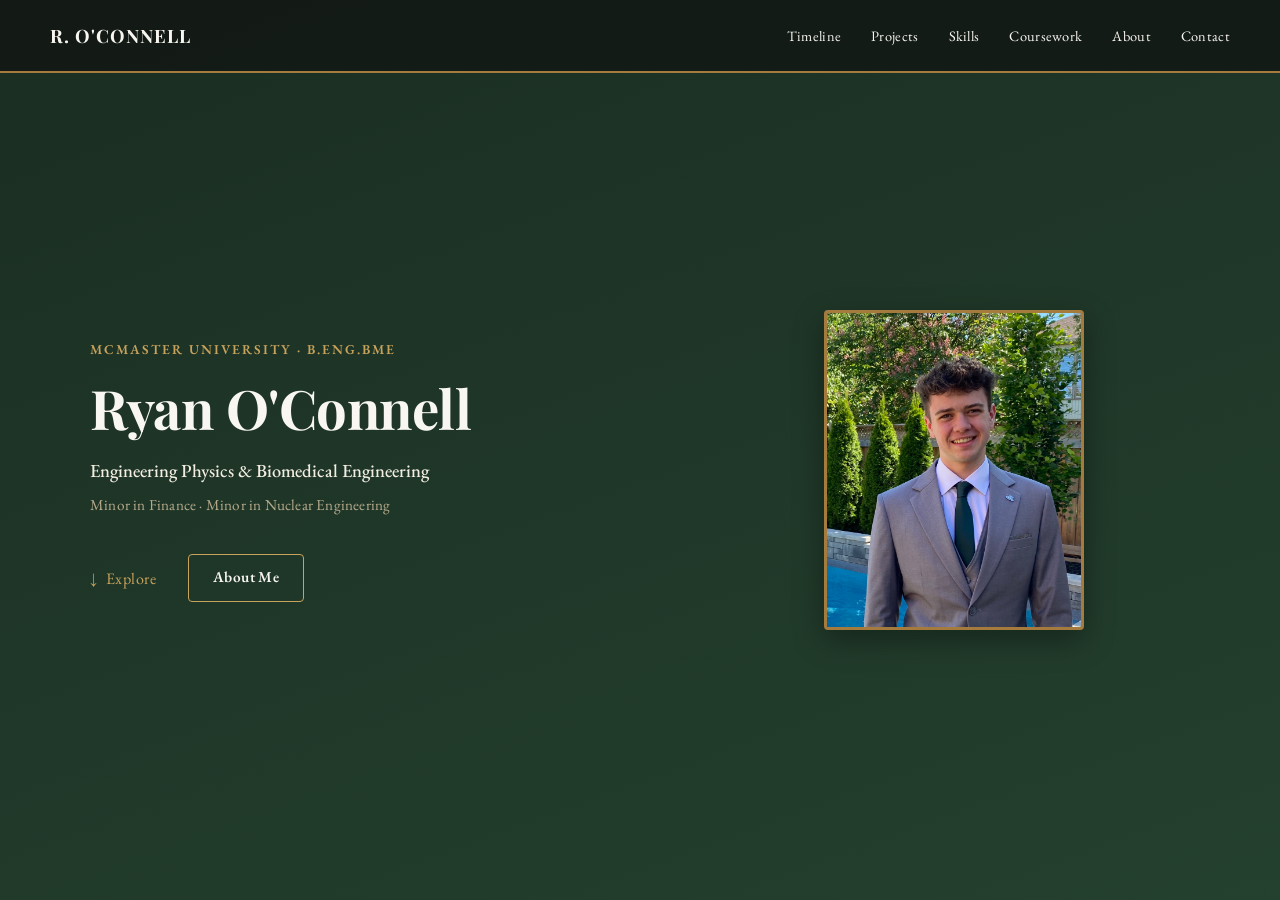
==== portfolio_v6_v4/index.html @ 0e7daa73 "Add files via upload" ====
<!DOCTYPE html>
<html lang="en">
<head>
<meta charset="UTF-8">
<meta name="viewport" content="width=device-width, initial-scale=1.0">
<title>Ryan O'Connell | Portfolio</title>
<link rel="stylesheet" href="style.css">
<link href="https://fonts.googleapis.com/css2?family=Playfair+Display:wght@600;700&family=EB+Garamond:wght@400;500;600&display=swap" rel="stylesheet">
</head>
<body class="landing">

<div class="scroll-container">

<nav class="navbar">
  <a href="index.html" class="logo">R. O'CONNELL</a>
  <ul class="nav-links">
    <li><a href="index.html#timeline">Timeline</a></li>
    <li><a href="index.html#projects">Projects</a></li>
    <li><a href="index.html#skills">Skills</a></li>
    <li><a href="index.html#coursework">Coursework</a></li>
    <li><a href="about.html">About</a></li>
    <li><a href="index.html#contact">Contact</a></li>
  </ul>
</nav>

<section id="hero" class="snap-section hero">
  <div class="hero-grid">
    <div class="hero-text">
      <p class="eyebrow">McMaster University &middot B.ENG.BME</p>
      <h1>Ryan O'Connell</h1>
      <p class="program-line">Engineering Physics &amp; Biomedical Engineering</p>
      <p class="minors-line">Minor in Finance &middot; Minor in Nuclear Engineering</p>
      <div class="hero-buttons">
        <a href="#timeline" class="scroll-cue"><span class="arrow">&#8595;</span> Explore</a>
        <a href="about.html" class="about-btn">About Me</a>
      </div>
    </div>
    <div class="hero-photo">
      <div class="photo-frame">
        <img src="assets/profile.jpg" alt="Ryan O'Connell" onerror="this.style.display='none'; this.parentElement.classList.add('empty')">
      </div>
    </div>
  </div>
</section>

<section id="timeline" class="snap-section timeline-section">
  <h2 class="section-heading">Timeline</h2>
  <p class="timeline-hint">Click a dot to see more detail.</p>
  <div class="timeline-horizontal">
    <div class="timeline-track">
      <div class="timeline-line"></div>
      <div class="timeline-item top" style="--delay: 0.0s">
        <button class="timeline-dot" aria-label="Referee"></button>
        <div class="timeline-body">
          <span class="timeline-date">2019</span>
          <h3>Referee</h3>
          <span class="timeline-org">Canada Soccer</span>
        </div>
        <div class="timeline-detail-box">
          <h4>Referee</h4>
          <span class="detail-org">Canada Soccer</span>
          <p>Officiated youth and competitive soccer matches, certified through Canada Soccer's referee program.</p>
        </div>
      </div>
      <div class="timeline-item bottom" style="--delay: 0.12s">
        <button class="timeline-dot" aria-label="Research Assistant"></button>
        <div class="timeline-body">
          <span class="timeline-date">Apr 2025 &ndash; Apr 2026</span>
          <h3>Research Assistant</h3>
          <span class="timeline-org">Immunology Lab, Dr. Derek Chu, McMaster University</span>
        </div>
        <div class="timeline-detail-box">
          <h4>Research Assistant</h4>
          <span class="detail-org">Immunology Lab, Dr. Derek Chu, McMaster University</span>
          <p>Extracted and analyzed variables from 1500+ patient records to support statistical analysis of oral food challenge outcomes; received the Evidence in Allergy scholarship.</p>
        </div>
      </div>
      <div class="timeline-item top" style="--delay: 0.24s">
        <button class="timeline-dot" aria-label="Research Student"></button>
        <div class="timeline-body">
          <span class="timeline-date">Oct 2025 &ndash; Jan 2026</span>
          <h3>Research Student</h3>
          <span class="timeline-org">Quantum Photonics &amp; Electro-optics, Bradley Research Group</span>
        </div>
        <div class="timeline-detail-box">
          <h4>Research Student</h4>
          <span class="detail-org">Quantum Photonics &amp; Electro-optics, Bradley Research Group</span>
          <p>Investigated nonlinear optical mechanisms in integrated photonic waveguide platforms and reviewed fabrication-ready chip layouts.</p>
        </div>
      </div>
      <div class="timeline-item bottom" style="--delay: 0.36s">
        <button class="timeline-dot" aria-label="Fuel Channel &amp; Reactor Component Design Engineer &ndash; Intern"></button>
        <div class="timeline-body">
          <span class="timeline-date">May 2026 &ndash; Aug 2026</span>
          <h3>Fuel Channel &amp; Reactor Component Design Engineer &ndash; Intern</h3>
          <span class="timeline-org">CANDU Energy Inc. &ndash; AtkinsR&eacute;alis</span>
        </div>
        <div class="timeline-detail-box">
          <h4>Fuel Channel &amp; Reactor Component Design Engineer &ndash; Intern</h4>
          <span class="detail-org">CANDU Energy Inc. &ndash; AtkinsR&eacute;alis</span>
          <p>Modelled reactor tools and assemblies in SolidWorks for a $3B nuclear refurbishment project in Romania; prepared component specification sheets and technical documentation.</p>
        </div>
      </div>
    </div>
  </div>
</section>

<section id="projects" class="snap-section projects-section">
  <h2 class="section-heading">Projects</h2>
  <div class="project-grid" id="project-grid"></div>
</section>

<section id="skills" class="snap-section skills-section">
  <h2 class="section-heading">Skills</h2>
  <div class="skills-grid">
    <div class="skills-col">
      <h3 class="subsection-heading">Programming &amp; Data</h3>
      <ul class="skills-list">
        <li>Python &middot; MATLAB &middot; Maple</li>
        <li>C / C++ / Java / Lua (familiar)</li>
        <li>Raspberry Pi &middot; Excel &middot; Microsoft Office</li>
      </ul>
    </div>
    <div class="skills-col">
      <h3 class="subsection-heading">Computational Modeling</h3>
      <ul class="skills-list">
        <li>COMSOL Multiphysics &middot; FlexPDE</li>
        <li>SolidWorks &middot; Autodesk Inventor</li>
        <li>NI Multisim &middot; Numerical ODE/PDE methods</li>
      </ul>
    </div>
    <div class="skills-col">
      <h3 class="subsection-heading">Lab &amp; Research</h3>
      <ul class="skills-list">
        <li>PCR/qPCR &middot; Gel Electrophoresis</li>
        <li>Dataset validation &middot; Statistical summarization</li>
        <li>Signal analysis &middot; Feedback control</li>
      </ul>
    </div>
  </div>
</section>

<section id="coursework" class="snap-section coursework-section">
  <h2 class="section-heading">Coursework</h2>
  <ul class="coursework-list">
    <li>Computational Mechanics (Statics &amp; Dynamics)</li><li>Quantum Mechanics</li><li>Multiphysics</li><li>Electromagnetism</li><li>Analog/Digital Circuits</li><li>Genetic Engineering</li><li>Economics</li>
  </ul>
</section>

<section id="contact" class="snap-section contact-section">
  <h2 class="section-heading">Contact</h2>
  <ul class="contact-list">
    <li>Email: <a href="mailto:oconner@mcmaster.ca">oconner@mcmaster.ca</a></li>
    <li>LinkedIn: <a href="https://www.linkedin.com/in/ryangoconnell" target="_blank">linkedin.com/in/ryangoconnell</a></li>
    <li>GitHub: <a href="https://github.com/RyanO14" target="_blank">github.com/RyanO14</a></li>
  </ul>
  <footer><p>&copy; 2026 Ryan O'Connell.</p></footer>
</section>

</div>

<script src="data/projects.js"></script>
<script src="script.js"></script>
</body>
</html>
---- portfolio_v6_v4/style.css ----
* { margin: 0; padding: 0; box-sizing: border-box; }

html, body {
  font-family: 'EB Garamond', Georgia, serif;
  color: #2b2118;
  background: #faf8f3;
  line-height: 1.7;
  scroll-behavior: smooth;
  position: relative;
}

/* Subtle paper-grain texture, applied site-wide for a tactile, editorial feel */
body::before {
  content: "";
  position: fixed;
  top: 0; left: 0;
  width: 100%; height: 100%;
  pointer-events: none;
  z-index: 9999;
  opacity: 0.05;
  mix-blend-mode: multiply;
  background-image: url("data:image/svg+xml,%3Csvg xmlns='http://www.w3.org/2000/svg' width='120' height='120'%3E%3Cfilter id='n'%3E%3CfeTurbulence type='fractalNoise' baseFrequency='0.9' numOctaves='2' stitchTiles='stitch'/%3E%3C/filter%3E%3Crect width='100%25' height='100%25' filter='url(%23n)'/%3E%3C/svg%3E");
}

/* Lock body scroll only on the landing page (index.html), which uses .scroll-container for snap scrolling */
body.landing {
  overflow: hidden;
  height: 100%;
}

h1, h2, h3, h4, .logo { font-family: 'Playfair Display', Georgia, serif; }

.scroll-container {
  height: 100vh;
  overflow-y: scroll;
  scroll-snap-type: y proximity;
  scrollbar-width: none;
  -webkit-overflow-scrolling: touch;
}
.scroll-container::-webkit-scrollbar {
  display: none;
}

.snap-section {
  scroll-snap-align: start;
  scroll-snap-stop: always;
  min-height: 100vh;
  display: flex;
  flex-direction: column;
  justify-content: center;
  padding: 100px 60px 60px;
  will-change: transform;
}

.navbar {
  position: fixed;
  top: 0; left: 0; right: 0;
  display: flex;
  justify-content: space-between;
  align-items: center;
  padding: 20px 50px;
  background: rgba(20, 26, 22, 0.94);
  color: #faf8f3;
  z-index: 100;
  border-bottom: 2px solid #a67c3d;
}

.navbar .logo {
  font-weight: 700;
  font-size: 1.15rem;
  letter-spacing: 1px;
  color: #faf8f3;
  text-decoration: none;
}
.navbar .logo:hover { color: #c9a45c; }

.nav-links { list-style: none; display: flex; gap: 30px; }
.nav-links a {
  color: #faf8f3;
  text-decoration: none;
  font-size: 0.9rem;
  letter-spacing: 0.3px;
  font-family: 'EB Garamond', Georgia, serif;
}
.nav-links a:hover { color: #c9a45c; }

.section-heading {
  font-size: 2rem;
  font-weight: 700;
  color: #14261d;
  border-bottom: 3px solid #a67c3d;
  display: inline-block;
  padding-bottom: 8px;
  margin-bottom: 40px;
}

.subsection-heading {
  font-family: 'Playfair Display', Georgia, serif;
  font-size: 1.15rem;
  color: #14261d;
  margin-bottom: 14px;
  letter-spacing: 0.3px;
}

/* Hero */
.hero {
  background: linear-gradient(160deg, #1a2e22 0%, #24402e 100%);
  color: #faf8f3;
  align-items: center;
  justify-content: center;
}

.hero-grid {
  display: grid;
  grid-template-columns: 1.2fr 1fr;
  align-items: center;
  gap: 60px;
  max-width: 1100px;
  width: 100%;
}

.hero-text { text-align: left; }

.eyebrow {
  letter-spacing: 2px;
  text-transform: uppercase;
  font-size: 0.85rem;
  color: #c9a45c;
  margin-bottom: 16px;
  font-weight: 600;
}

.hero-text h1 { font-size: clamp(2.4rem, 5vw, 3.4rem); margin-bottom: 16px; line-height: 1.15; letter-spacing: -0.5px; }
.program-line {
  font-size: 1.15rem;
  color: #f4efe3;
  margin-bottom: 6px;
  max-width: 480px;
  font-weight: 500;
}

.minors-line {
  font-size: 0.95rem;
  color: #b9ac8d;
  margin-bottom: 36px;
  max-width: 480px;
  letter-spacing: 0.2px;
}

.hero-buttons { display: flex; align-items: center; gap: 32px; flex-wrap: wrap; }

.scroll-cue {
  color: #c9a45c;
  font-size: 1rem;
  text-decoration: none;
  letter-spacing: 0.5px;
  display: inline-flex;
  align-items: center;
  gap: 8px;
}
.scroll-cue .arrow {
  display: inline-block;
  animation: bounce 1.8s ease-in-out infinite;
}
@keyframes bounce {
  0%, 100% { transform: translateY(0); }
  50% { transform: translateY(6px); }
}

.about-btn {
  color: #faf8f3;
  border: 1.5px solid #c9a45c;
  padding: 10px 24px;
  border-radius: 4px;
  text-decoration: none;
  font-size: 0.95rem;
  font-weight: 600;
  letter-spacing: 0.4px;
  transition: background 0.2s, color 0.2s, transform 0.15s;
}
.about-btn:hover { background: #c9a45c; color: #14261d; transform: translateY(-1px); }

.hero-photo { display: flex; justify-content: center; }
.photo-frame {
  position: relative;
  width: 260px; height: 320px;
  border: 3px solid #a67c3d;
  border-radius: 4px;
  overflow: hidden;
  background: #24402e;
  display: flex; align-items: center; justify-content: center;
  box-shadow: 0 10px 30px rgba(0,0,0,0.35);
  transition: transform 0.4s ease;
}

.hero-photo:hover .photo-frame {
  transform: translateY(-4px) rotate(-0.6deg);
}
.photo-frame img { width: 100%; height: 100%; object-fit: cover; }
.photo-frame.empty::after {
  content: "Add your photo here\A(assets/profile.jpg)";
  white-space: pre;
  color: #d8cfb8;
  font-size: 0.85rem;
  text-align: center;
  padding: 20px;
}

/* Timeline */
.timeline-section { background: #f1ecdf; overflow: hidden; }

.timeline-hint {
  font-size: 0.85rem;
  color: #8a7f68;
  margin-bottom: 24px;
  margin-top: -16px;
  font-style: italic;
}

.timeline-horizontal { overflow: visible; padding: 20px 10px 40px; width: 100%; }

.timeline-track {
  position: relative;
  display: flex;
  width: 100%;
  align-items: center;
  height: 300px;
  padding: 0 20px;
}

.timeline-line {
  position: absolute;
  top: 50%;
  left: 0; right: 0;
  height: 2px;
  background: linear-gradient(90deg, transparent, #a67c3d 8%, #a67c3d 92%, transparent);
  transform: translateY(-1px);
}

.timeline-item {
  position: relative;
  flex: 1;
  display: flex;
  flex-direction: column;
  align-items: center;
  height: 100%;
  opacity: 0;
  animation: timelineIn 0.7s ease-out forwards;
  animation-delay: var(--delay);
}

@keyframes timelineIn {
  from { opacity: 0; transform: translateY(14px); }
  to { opacity: 1; transform: translateY(0); }
}

.timeline-item.top { justify-content: flex-start; }
.timeline-item.bottom { justify-content: flex-end; }

.timeline-dot {
  position: absolute;
  top: 50%;
  left: 50%;
  width: 16px; height: 16px;
  background: #7a1f2b;
  border: 3px solid #f1ecdf;
  border-radius: 50%;
  transform: translate(-50%, -50%);
  box-shadow: 0 0 0 3px rgba(166,124,61,0.35);
  z-index: 3;
  transition: box-shadow 0.3s, transform 0.2s;
  cursor: pointer;
  padding: 0;
}

.timeline-item:hover .timeline-dot,
.timeline-item.active .timeline-dot {
  box-shadow: 0 0 0 7px rgba(166,124,61,0.5);
  transform: translate(-50%, -50%) scale(1.1);
}

.timeline-body {
  max-width: 190px;
  text-align: center;
  padding: 0 10px;
  pointer-events: none;
}

.timeline-item.top .timeline-body { margin-bottom: 8px; }
.timeline-item.bottom .timeline-body { margin-top: 8px; }

.timeline-date {
  display: block;
  font-weight: 600;
  color: #7a1f2b;
  font-size: 0.78rem;
  letter-spacing: 0.4px;
  margin-bottom: 6px;
  text-transform: uppercase;
}

.timeline-body h3 {
  font-size: 0.95rem;
  color: #14261d;
  line-height: 1.3;
  margin-bottom: 4px;
}

.timeline-org {
  display: block;
  font-size: 0.78rem;
  color: #4a4234;
  font-style: italic;
  line-height: 1.3;
}

/* Detail box that appears on click/hover */
.timeline-detail-box {
  position: absolute;
  left: 50%;
  transform: translateX(-50%) translateY(8px) scale(0.97);
  width: 240px;
  background: #ffffff;
  border: 1px solid #d9cdae;
  border-top: 3px solid #a67c3d;
  border-radius: 6px;
  padding: 18px 20px;
  box-shadow: 0 10px 28px rgba(20,38,29,0.16);
  opacity: 0;
  visibility: hidden;
  transition: opacity 0.22s ease, transform 0.22s ease;
  transform-origin: center bottom;
  z-index: 10;
  text-align: left;
}

/* Connector line linking the box back to its dot */
.timeline-detail-box::before {
  content: "";
  position: absolute;
  left: 50%;
  width: 1px;
  background: #a67c3d;
  transform: translateX(-50%);
}

.timeline-item.top .timeline-detail-box { top: calc(50% + 86px); transform-origin: center top; }
.timeline-item.top .timeline-detail-box::before { top: -28px; height: 28px; }
.timeline-item.bottom .timeline-detail-box { bottom: calc(50% + 86px); transform-origin: center bottom; }
.timeline-item.bottom .timeline-detail-box::before { bottom: -28px; height: 28px; }

.timeline-item:hover .timeline-detail-box,
.timeline-item.active .timeline-detail-box {
  opacity: 1;
  visibility: visible;
  transform: translateX(-50%) translateY(0) scale(1);
}

.timeline-detail-box h4 {
  font-size: 1rem;
  color: #14261d;
  margin-bottom: 4px;
}

.detail-org {
  display: block;
  font-size: 0.8rem;
  color: #7a1f2b;
  font-weight: 600;
  margin-bottom: 8px;
}

.timeline-detail-box p {
  font-size: 0.85rem;
  color: #4a4234;
  line-height: 1.5;
}

/* Projects */
.projects-section { background: #faf8f3; }
.project-grid {
  display: grid;
  grid-template-columns: repeat(auto-fit, minmax(260px, 1fr));
  gap: 26px;
}
.project-card {
  background: #faf8f3;
  border: 1px solid #d9cdae;
  border-left: 4px solid #a67c3d;
  border-radius: 4px;
  padding: 26px;
  text-decoration: none;
  color: inherit;
  display: block;
  transition: transform 0.15s, box-shadow 0.15s;
}
.project-card:hover { transform: translateY(-4px); box-shadow: 0 8px 22px rgba(0,0,0,0.1); }
.project-card h3 { color: #14261d; margin-bottom: 10px; font-size: 1.08rem; }
.project-card p { color: #4a4234; font-size: 0.93rem; margin-bottom: 14px; }
.learn-more { color: #7a1f2b; font-weight: 600; font-size: 0.85rem; font-family: 'EB Garamond', Georgia, serif; }

/* Skills */
.skills-section { background: #f1ecdf; }
.skills-grid {
  display: grid;
  grid-template-columns: repeat(auto-fit, minmax(220px, 1fr));
  gap: 40px;
}
.skills-list { list-style: none; }
.skills-list li {
  padding: 10px 0;
  border-bottom: 1px solid #d9cdae;
  font-size: 0.98rem;
}

/* Coursework */
.coursework-section { background: #faf8f3; }

.coursework-list {
  display: grid;
  grid-template-columns: repeat(auto-fit, minmax(220px, 1fr));
  gap: 14px 32px;
  list-style: none;
  max-width: 760px;
}

.coursework-list li {
  position: relative;
  padding-left: 20px;
  font-size: 0.98rem;
  color: #2b2118;
}

.coursework-list li::before {
  content: "";
  position: absolute;
  left: 0;
  top: 10px;
  width: 8px;
  height: 8px;
  background: #a67c3d;
  border-radius: 50%;
}

/* Contact */
.contact-section { background: #f1ecdf; }
.contact-list { list-style: none; margin-bottom: 30px; }
.contact-list li { padding: 10px 0; border-bottom: 1px solid #d9cdae; }
.contact-list a { color: #7a1f2b; text-decoration: none; font-weight: 600; }

footer { text-align: center; padding: 20px 0; color: #8a7f68; font-size: 0.85rem; }

/* About page */
.about-page { max-width: 780px; margin: 0 auto; padding: 140px 40px 60px; min-height: 100vh; }
.about-inner p { margin-bottom: 20px; color: #4a4234; font-size: 1.02rem; }
.golf-section { margin-top: 60px; padding-top: 40px; border-top: 1px solid #d9cdae; }
.golf-caption { color: #4a4234; font-size: 0.95rem; margin-bottom: 20px; }
.golf-frame {
  width: 100%; max-width: 480px;
  border: 3px solid #a67c3d;
  border-radius: 4px;
  overflow: hidden;
  background: #f1ecdf;
  min-height: 200px;
  display: flex; align-items: center; justify-content: center;
}
.golf-frame img { width: 100%; display: block; }
.golf-frame.empty::after {
  content: "Add your latest scorecard here\A(assets/golf-scorecard.png)";
  white-space: pre;
  color: #8a7f68;
  font-size: 0.85rem;
  text-align: center;
  padding: 30px;
}

/* Project detail */
.project-detail { max-width: 780px; margin: 0 auto; padding: 140px 40px 60px; min-height: 100vh; }
.project-detail-inner p { margin-bottom: 20px; color: #4a4234; }

/* Mobile */
@media (max-width: 768px) {
  .navbar { padding: 16px 20px; flex-direction: column; gap: 10px; }
  .nav-links { gap: 16px; flex-wrap: wrap; justify-content: center; }
  .snap-section { padding: 140px 24px 40px; min-height: auto; }
  .hero-grid { grid-template-columns: 1fr; text-align: center; gap: 30px; }
  .hero-text { text-align: center; }
  .hero-text h1 { font-size: 2.3rem; }
  .program-line, .minors-line { max-width: none; }
  .hero-buttons { justify-content: center; }
  .photo-frame { width: 200px; height: 240px; }

  .timeline-horizontal { overflow-y: auto; max-height: 60vh; }
  .timeline-track {
    flex-direction: column;
    width: 100%;
    height: auto;
    align-items: flex-start;
    gap: 30px;
    padding: 10px 0 10px 20px;
  }
  .timeline-line {
    top: 0; bottom: 0; left: 6px; right: auto;
    width: 2px; height: auto;
    background: linear-gradient(180deg, transparent, #a67c3d 8%, #a67c3d 92%, transparent);
  }
  .timeline-item, .timeline-item.top, .timeline-item.bottom {
    flex-direction: row;
    align-items: flex-start;
    justify-content: flex-start;
    height: auto;
    width: 100%;
  }
  .timeline-dot { top: 6px; left: 0; transform: translate(-50%, 0); }
  .timeline-item:hover .timeline-dot, .timeline-item.active .timeline-dot {
    transform: translate(-50%, 0) scale(1.1);
  }
  .timeline-body {
    max-width: none;
    text-align: left;
    padding-left: 24px;
    margin: 0 !important;
  }
  .timeline-detail-box {
    position: static;
    transform: none !important;
    width: auto;
    margin-left: 24px;
    margin-top: 10px;
    display: none;
  }
  .timeline-item.active .timeline-detail-box,
  .timeline-item:hover .timeline-detail-box {
    display: block;
    opacity: 1;
    visibility: visible;
  }
  .timeline-item.top .timeline-detail-box, .timeline-item.bottom .timeline-detail-box {
    bottom: auto; top: auto;
  }
  .section-heading { font-size: 1.6rem; }
  .about-page, .project-detail { padding: 120px 20px 40px; }
  .skills-grid { gap: 24px; }
  .coursework-list { grid-template-columns: 1fr; gap: 12px; }
}

/* Accessible focus states */
a:focus-visible, button:focus-visible {
  outline: 2px solid #c9a45c;
  outline-offset: 3px;
}


/* Project detail: preview image, skills used, media grid */
.project-detail {
  max-width: 820px;
}

.project-preview-frame {
  width: 100%;
  aspect-ratio: 16 / 9;
  background: #f1ecdf;
  border: 1px solid #d9cdae;
  border-radius: 6px;
  overflow: hidden;
  margin-bottom: 32px;
  display: flex;
  align-items: center;
  justify-content: center;
}

.project-preview-frame img {
  width: 100%;
  height: 100%;
  object-fit: cover;
}

.project-preview-frame.empty::after {
  content: "Add a preview image here\A(assets/projects/filename.jpg)";
  white-space: pre;
  color: #8a7f68;
  font-size: 0.85rem;
  text-align: center;
  padding: 20px;
}

.project-skills {
  margin-top: 44px;
  padding-top: 28px;
  border-top: 1px solid #d9cdae;
}

.skills-tags {
  display: flex;
  flex-wrap: wrap;
  gap: 10px;
}

.skill-tag {
  background: #f1ecdf;
  border: 1px solid #a67c3d;
  color: #14261d;
  font-size: 0.82rem;
  padding: 6px 14px;
  border-radius: 20px;
  letter-spacing: 0.2px;
}

.project-media {
  margin-top: 44px;
  padding-top: 28px;
  border-top: 1px solid #d9cdae;
}

.media-hint {
  font-size: 0.88rem;
  color: #8a7f68;
  font-style: italic;
  margin-bottom: 18px;
}

.media-grid {
  display: grid;
  grid-template-columns: repeat(auto-fit, minmax(160px, 1fr));
  gap: 16px;
}

.media-slot {
  aspect-ratio: 4 / 3;
  background: #f1ecdf;
  border: 1.5px dashed #c9b98c;
  border-radius: 6px;
}

@media (max-width: 768px) {
  .project-preview-frame { margin-bottom: 24px; }
  .project-skills, .project-media { margin-top: 32px; padding-top: 20px; }
}
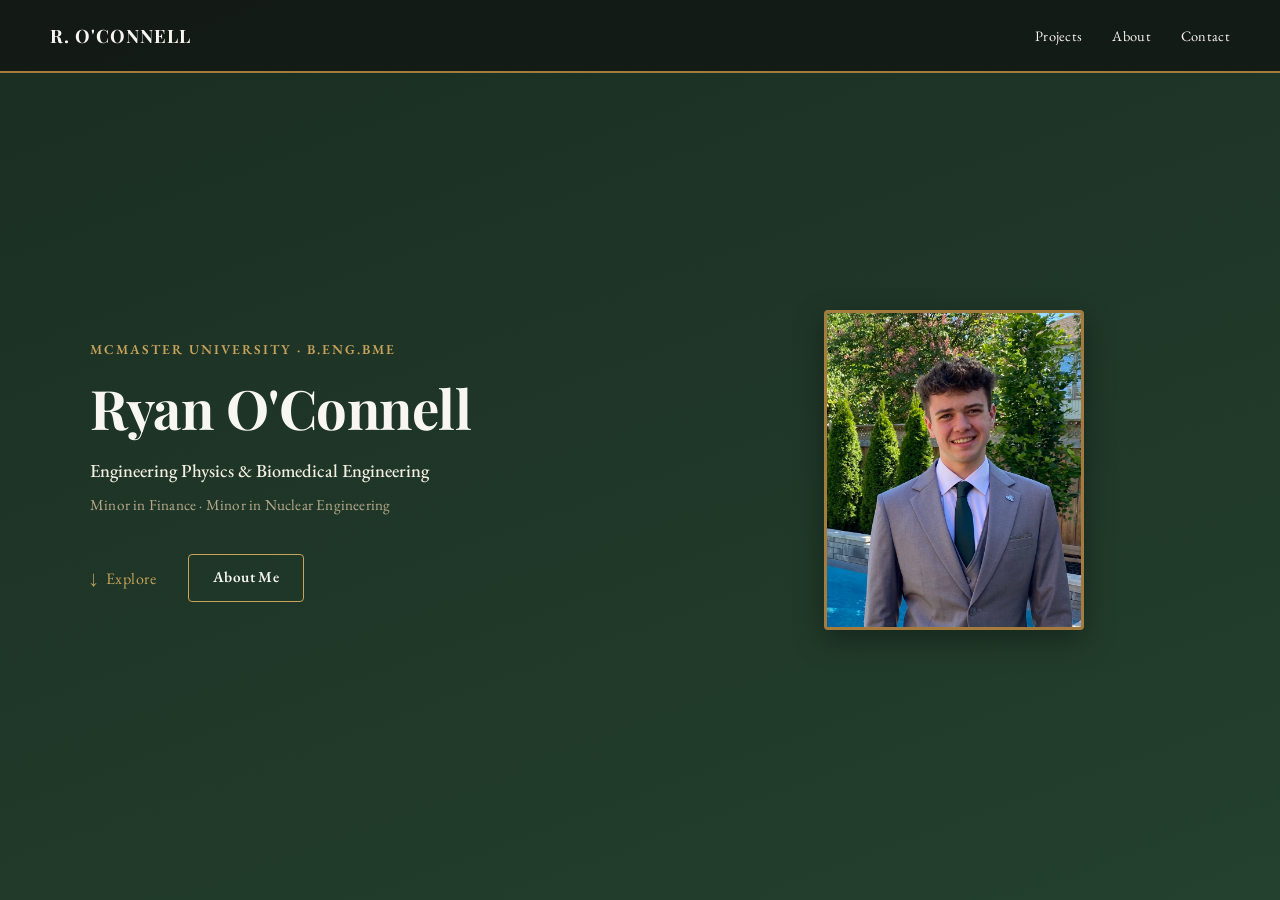
==== commit 1b85b088: "add" ====
--- a/portfolio_v6_v4/index.html
+++ b/portfolio_v6_v4/index.html
@@ -14,10 +14,10 @@
 <nav class="navbar">
   <a href="index.html" class="logo">R. O'CONNELL</a>
   <ul class="nav-links">
-    <li><a href="index.html#timeline">Timeline</a></li>
+    <!-- <li><a href="index.html#timeline">Timeline</a></li> -->
     <li><a href="index.html#projects">Projects</a></li>
-    <li><a href="index.html#skills">Skills</a></li>
-    <li><a href="index.html#coursework">Coursework</a></li>
+    <!-- <li><a href="index.html#skills">Skills</a></li> 
+    <li><a href="index.html#coursework">Coursework</a></li> -->
     <li><a href="about.html">About</a></li>
     <li><a href="index.html#contact">Contact</a></li>
   </ul>
@@ -63,6 +63,19 @@
         </div>
       </div>
       <div class="timeline-item bottom" style="--delay: 0.12s">
+        <button class="timeline-dot" aria-label="Position Title"></button>
+        <div class="timeline-body">
+          <span class="timeline-date">Sept 2024</span>
+          <h3>Integrated Biomedical Engineering and Health Sciences I</h3>
+          <span class="timeline-org">McMaster University</span>
+        </div>
+      <div class="timeline-detail-box">
+        <h4>Integrated Biomedical Engineering and Health Sciences I</h4>
+        <span class="detail-org">McMaster University</span>
+        <p>Started at McMaster University to pursue an engineering degree.</p>
+      </div>
+      </div>
+      <div class="timeline-item top" style="--delay: 0.24s">
         <button class="timeline-dot" aria-label="Research Assistant"></button>
         <div class="timeline-body">
           <span class="timeline-date">Apr 2025 &ndash; Apr 2026</span>
@@ -75,7 +88,7 @@
           <p>Extracted and analyzed variables from 1500+ patient records to support statistical analysis of oral food challenge outcomes; received the Evidence in Allergy scholarship.</p>
         </div>
       </div>
-      <div class="timeline-item top" style="--delay: 0.24s">
+      <div class="timeline-item bottom" style="--delay: 0.36s">
         <button class="timeline-dot" aria-label="Research Student"></button>
         <div class="timeline-body">
           <span class="timeline-date">Oct 2025 &ndash; Jan 2026</span>
@@ -88,7 +101,7 @@
           <p>Investigated nonlinear optical mechanisms in integrated photonic waveguide platforms and reviewed fabrication-ready chip layouts.</p>
         </div>
       </div>
-      <div class="timeline-item bottom" style="--delay: 0.36s">
+      <div class="timeline-item top" style="--delay: 0.48s">
         <button class="timeline-dot" aria-label="Fuel Channel &amp; Reactor Component Design Engineer &ndash; Intern"></button>
         <div class="timeline-body">
           <span class="timeline-date">May 2026 &ndash; Aug 2026</span>
@@ -117,7 +130,7 @@
       <h3 class="subsection-heading">Programming &amp; Data</h3>
       <ul class="skills-list">
         <li>Python &middot; MATLAB &middot; Maple</li>
-        <li>C / C++ / Java / Lua (familiar)</li>
+        <!-- <li>C / C++ / Java / Lua (familiar)</li> -->
         <li>Raspberry Pi &middot; Excel &middot; Microsoft Office</li>
       </ul>
     </div>
@@ -142,9 +155,29 @@
 
 <section id="coursework" class="snap-section coursework-section">
   <h2 class="section-heading">Coursework</h2>
-  <ul class="coursework-list">
-    <li>Computational Mechanics (Statics &amp; Dynamics)</li><li>Quantum Mechanics</li><li>Multiphysics</li><li>Electromagnetism</li><li>Analog/Digital Circuits</li><li>Genetic Engineering</li><li>Economics</li>
-  </ul>
+
+  <div class="coursework-group">
+    <h3 class="subsection-heading">Core Technical</h3>
+    <ul class="coursework-list">
+      <li>Computational Mechanics (Statics & Dynamics)</li>
+      <li>Quantum Mechanics</li>
+      <li>Multiphysics</li>
+      <li>Electromagnetism</li>
+      <li>Analog/Digital Circuits</li>
+      <li>Numerical Methods for Engineering</li>
+    </ul>
+  </div>
+
+  <div class="coursework-group">
+    <h3 class="subsection-heading">Applied &amp; Complementary</h3>
+    <ul class="coursework-list">
+      <li>Genetic Engineering</li>
+      <li>Statistical Methods in Biomedical Engineering</li>
+      <li>Artificial Intelligence</li>
+      <li>Microeconomics</li>
+      <li>Macroeconomics</li>
+    </ul>
+  </div>
 </section>
 
 <section id="contact" class="snap-section contact-section">
@@ -152,7 +185,6 @@
   <ul class="contact-list">
     <li>Email: <a href="mailto:oconner@mcmaster.ca">oconner@mcmaster.ca</a></li>
     <li>LinkedIn: <a href="https://www.linkedin.com/in/ryangoconnell" target="_blank">linkedin.com/in/ryangoconnell</a></li>
-    <li>GitHub: <a href="https://github.com/RyanO14" target="_blank">github.com/RyanO14</a></li>
   </ul>
   <footer><p>&copy; 2026 Ryan O'Connell.</p></footer>
 </section>
--- a/portfolio_v6_v4/style.css
+++ b/portfolio_v6_v4/style.css
@@ -1,4 +1,3 @@
-
 * { margin: 0; padding: 0; box-sizing: border-box; }
 
 html, body {
@@ -38,6 +37,7 @@
   scrollbar-width: none;
   -webkit-overflow-scrolling: touch;
 }
+
 .scroll-container::-webkit-scrollbar {
   display: none;
 }
@@ -132,6 +132,7 @@
 }
 
 .hero-text h1 { font-size: clamp(2.4rem, 5vw, 3.4rem); margin-bottom: 16px; line-height: 1.15; letter-spacing: -0.5px; }
+
 .program-line {
   font-size: 1.15rem;
   color: #f4efe3;
@@ -193,7 +194,6 @@
   box-shadow: 0 10px 30px rgba(0,0,0,0.35);
   transition: transform 0.4s ease;
 }
-
 .hero-photo:hover .photo-frame {
   transform: translateY(-4px) rotate(-0.6deg);
 }
@@ -208,7 +208,16 @@
 }
 
 /* Timeline */
-.timeline-section { background: #f1ecdf; overflow: hidden; }
+.timeline-section {
+  background: #f1ecdf;
+  overflow: visible;
+  position: relative;
+  z-index: 3;
+}
+
+.scroll-container.timeline-snap-disabled {
+  scroll-snap-type: none;
+}
 
 .timeline-hint {
   font-size: 0.85rem;
@@ -246,6 +255,8 @@
   align-items: center;
   height: 100%;
   opacity: 0;
+  overflow: visible;
+  z-index: 1;
   animation: timelineIn 0.7s ease-out forwards;
   animation-delay: var(--delay);
 }
@@ -268,7 +279,7 @@
   border-radius: 50%;
   transform: translate(-50%, -50%);
   box-shadow: 0 0 0 3px rgba(166,124,61,0.35);
-  z-index: 3;
+  z-index: 12;
   transition: box-shadow 0.3s, transform 0.2s;
   cursor: pointer;
   padding: 0;
@@ -280,15 +291,22 @@
   transform: translate(-50%, -50%) scale(1.1);
 }
 
+/* Single consolidated rule: absolutely positioned so it is NOT constrained by the
+   flex .timeline-item width, and given more room for longer position titles. */
 .timeline-body {
-  max-width: 190px;
+  position: absolute;
+  left: 50%;
+  transform: translateX(-50%);
+  max-width: 240px;
+  width: max-content;
   text-align: center;
   padding: 0 10px;
   pointer-events: none;
-}
-
-.timeline-item.top .timeline-body { margin-bottom: 8px; }
-.timeline-item.bottom .timeline-body { margin-top: 8px; }
+  z-index: 2;
+}
+
+.timeline-item.top .timeline-body { bottom: calc(50% + 35px); }
+.timeline-item.bottom .timeline-body { top: calc(50% + 35px); }
 
 .timeline-date {
   display: block;
@@ -321,6 +339,10 @@
   left: 50%;
   transform: translateX(-50%) translateY(8px) scale(0.97);
   width: 240px;
+  max-height: min(240px, 70vh);
+  overflow-y: auto;
+  overflow-x: hidden;
+  -webkit-overflow-scrolling: touch;
   background: #ffffff;
   border: 1px solid #d9cdae;
   border-top: 3px solid #a67c3d;
@@ -331,11 +353,17 @@
   visibility: hidden;
   transition: opacity 0.22s ease, transform 0.22s ease;
   transform-origin: center bottom;
-  z-index: 10;
+  z-index: 20;
   text-align: left;
-}
-
-/* Connector line linking the box back to its dot */
+  scrollbar-width: none;
+  -ms-overflow-style: none;
+}
+
+.timeline-detail-box::-webkit-scrollbar {
+  display: none;
+}
+
+/* Connector line linking the box back to its dot (desktop zigzag only) */
 .timeline-detail-box::before {
   content: "";
   position: absolute;
@@ -415,32 +443,54 @@
 }
 
 /* Coursework */
-.coursework-section { background: #faf8f3; }
+.coursework-group {
+  margin-bottom: 2rem;
+}
+
+.coursework-group .subsection-heading {
+  margin-bottom: 0.75rem;
+}
 
 .coursework-list {
   display: grid;
-  grid-template-columns: repeat(auto-fit, minmax(220px, 1fr));
-  gap: 14px 32px;
+  grid-template-columns: repeat(3, 1fr);
+  column-gap: 2.5rem;
+  row-gap: 1.5rem;
+  align-items: start;
+}
+
+.coursework-list li {
   list-style: none;
-  max-width: 760px;
-}
-
-.coursework-list li {
   position: relative;
-  padding-left: 20px;
-  font-size: 0.98rem;
-  color: #2b2118;
+  padding-left: 1.25em;
+  line-height: 1.5;
 }
 
 .coursework-list li::before {
-  content: "";
+  content: "•";
+  color: #a97c3f; /* matches your gold accent */
   position: absolute;
   left: 0;
-  top: 10px;
-  width: 8px;
-  height: 8px;
-  background: #a67c3d;
-  border-radius: 50%;
+  top: 0;
+  font-size: 1.1em;
+}
+
+/* Tablet */
+@media (max-width: 900px) {
+  .coursework-list {
+    grid-template-columns: repeat(2, 1fr);
+  }
+}
+
+/* Mobile */
+@media (max-width: 600px) {
+  .coursework-list {
+    grid-template-columns: 1fr;
+    gap: 0.75rem;
+  }
+  .coursework-group {
+    margin-bottom: 1.5rem;
+  }
 }
 
 /* Contact */
@@ -454,7 +504,85 @@
 /* About page */
 .about-page { max-width: 780px; margin: 0 auto; padding: 140px 40px 60px; min-height: 100vh; }
 .about-inner p { margin-bottom: 20px; color: #4a4234; font-size: 1.02rem; }
+.faq-link {
+  display: inline-flex;
+  align-items: center;
+  gap: 6px;
+  margin-top: 8px;
+  color: #7a1f2b;
+  font-weight: 600;
+  text-decoration: none;
+}
+.faq-link:hover { text-decoration: underline; }
+.faq-link span {
+  display: inline-block;
+  transition: transform 180ms ease;
+}
+.faq-link:hover span,
+.faq-link:focus-visible span {
+  transform: translateY(1px);
+}
 .golf-section { margin-top: 60px; padding-top: 40px; border-top: 1px solid #d9cdae; }
+.faq-section { margin-top: 56px; padding-top: 28px; border-top: 1px solid #d9cdae; }
+.faq-list { display: grid; gap: 12px; }
+.faq-item {
+  border: 1px solid #d9cdae;
+  border-radius: 18px;
+  background: #f8f4e8;
+  padding: 0 16px;
+  overflow: hidden;
+  transition: box-shadow 240ms ease, border-color 240ms ease, padding 240ms ease, transform 240ms ease;
+}
+
+.faq-item[open] {
+  border-color: #a67c3d;
+  box-shadow: 0 2px 10px rgba(20, 38, 29, 0.06);
+  padding-bottom: 2px;
+  transform: scale(1.005);
+}
+.faq-item:hover {
+  border-color: #a67c3d;
+  box-shadow: 0 2px 8px rgba(20, 38, 29, 0.06);
+}
+.faq-item summary {
+  cursor: pointer;
+  list-style: none;
+  font-weight: 600;
+  color: #14261d;
+  padding: 14px 0;
+  position: relative;
+}
+.faq-item summary::-webkit-details-marker { display: none; }
+.faq-item summary::after {
+  content: "+";
+  position: absolute;
+  right: 0;
+  top: 50%;
+  transform: translateY(-50%);
+  color: #a67c3d;
+  font-size: 1.05rem;
+  transition: transform 220ms ease;
+}
+.faq-item[open] summary::after {
+  content: "−";
+  transform: translateY(-50%) rotate(180deg);
+}
+.faq-item p {
+  padding: 0 0 14px;
+  color: #4a4234;
+  animation: faqFade 240ms ease;
+}
+
+@keyframes faqFade {
+  from {
+    opacity: 0;
+    transform: translateY(-4px);
+  }
+  to {
+    opacity: 1;
+    transform: translateY(0);
+  }
+}
 .golf-caption { color: #4a4234; font-size: 0.95rem; margin-bottom: 20px; }
 .golf-frame {
   width: 100%; max-width: 480px;
@@ -476,8 +604,289 @@
 }
 
 /* Project detail */
-.project-detail { max-width: 780px; margin: 0 auto; padding: 140px 40px 60px; min-height: 100vh; }
+.project-detail { max-width: 820px; margin: 0 auto; padding: 140px 40px 60px; min-height: 100vh; }
 .project-detail-inner p { margin-bottom: 20px; color: #4a4234; }
+
+.project-preview-frame {
+  width: fit-content;
+  max-width: 100%;
+  background: #f1ecdf;
+  border: 1px solid #d9cdae;
+  border-radius: 6px;
+  overflow: hidden;
+  margin: 0 auto 32px;
+  display: block;
+  padding: 12px;
+}
+.project-preview-frame img {
+  display: block;
+  width: auto;
+  max-width: 100%;
+  max-height: 560px;
+  height: auto;
+  object-fit: contain;
+}
+.project-preview-frame.empty::after {
+  content: "Add a preview image here\A(assets/projects/filename.jpg)";
+  white-space: pre;
+  color: #8a7f68;
+  font-size: 0.85rem;
+  text-align: center;
+  padding: 20px;
+}
+
+.project-skills {
+  margin-top: 44px;
+  padding-top: 28px;
+  border-top: 1px solid #d9cdae;
+}
+.skills-tags {
+  display: flex;
+  flex-wrap: wrap;
+  gap: 10px;
+}
+.skill-tag {
+  background: #f1ecdf;
+  border: 1px solid #a67c3d;
+  color: #14261d;
+  font-size: 0.82rem;
+  padding: 6px 14px;
+  border-radius: 20px;
+  letter-spacing: 0.2px;
+}
+
+.project-media {
+  margin-top: 44px;
+  padding-top: 28px;
+  border-top: 1px solid #d9cdae;
+}
+.media-hint {
+  font-size: 0.88rem;
+  color: #8a7f68;
+  font-style: italic;
+  margin-bottom: 18px;
+}
+.media-grid {
+  display: flex;
+  flex-wrap: wrap;
+  gap: 16px;
+  align-items: stretch;
+}
+.media-slot {
+  min-height: 220px;
+  background: #f1ecdf;
+  border: 1.5px dashed #c9b98c;
+  border-radius: 6px;
+  overflow: hidden;
+  display: inline-flex;
+  align-items: center;
+  justify-content: center;
+  flex: 0 0 auto;
+  padding: 12px;
+}
+
+.media-slot img,
+.media-slot video {
+  width: auto;
+  height: 220px;
+  max-width: 100%;
+  object-fit: contain;
+  display: block;
+}
+
+.media-slot video {
+  background: #e9e0c7;
+}
+
+.media-grid--stacked {
+  margin-bottom: 18px;
+}
+
+.report-slot-card {
+  width: 100%;
+  min-height: 220px;
+  padding: 12px;
+  display: flex;
+  flex-direction: column;
+  justify-content: center;
+}
+
+.report-slot-card--full {
+  background: #f8f4e8;
+  border: 1px solid #d9cdae;
+  border-radius: 8px;
+}
+
+.report-slot-iframe {
+  min-height: 520px;
+  height: 520px;
+  width: 100%;
+}
+
+.media-thumb {
+  cursor: pointer;
+  transition: transform 250ms ease, opacity 250ms ease;
+}
+
+.media-thumb:hover {
+  transform: scale(1.02);
+}
+
+.media-expander {
+  position: fixed;
+  inset: 0;
+  z-index: 200;
+  display: grid;
+  place-items: center;
+  background: rgba(11, 14, 12, 0.82);
+  opacity: 0;
+  visibility: hidden;
+  transition: opacity 260ms ease, visibility 260ms ease;
+  padding: 0;
+}
+
+.media-expander.open {
+  opacity: 1;
+  visibility: visible;
+}
+
+.media-expanded-panel {
+  position: relative;
+  width: min(92vw, 1100px);
+  max-height: 88vh;
+  background: #f1ecdf;
+  border: 1px solid rgba(166, 124, 61, 0.5);
+  border-radius: 16px;
+  box-shadow: 0 24px 60px rgba(18, 20, 18, 0.28);
+  overflow: hidden;
+  transform: scale(0.82);
+  opacity: 0;
+  transition: transform 320ms cubic-bezier(0.16, 1, 0.3, 1), opacity 220ms ease;
+}
+
+.media-expander.open .media-expanded-panel {
+  transform: scale(1);
+  opacity: 1;
+}
+
+.media-expanded-panel .media-expanded-image {
+  display: block;
+  width: 100%;
+  max-height: 76vh;
+  object-fit: contain;
+  background: #f1ecdf;
+}
+
+.media-expanded-toolbar {
+  position: absolute;
+  top: 12px;
+  right: 12px;
+  display: flex;
+  align-items: center;
+  justify-content: center;
+  z-index: 1;
+}
+
+.media-minimize {
+  display: inline-flex;
+  align-items: center;
+  justify-content: center;
+  border: 1px solid #d9cdae;
+  background: #f8f4e8;
+  color: #14261d;
+  border-radius: 999px;
+  width: 34px;
+  height: 34px;
+  padding: 0;
+  margin: 0;
+  cursor: pointer;
+  transition: transform 180ms ease, border-color 180ms ease;
+  position: relative;
+}
+
+.media-minimize svg {
+  width: 16px;
+  height: 16px;
+  display: block;
+  stroke: currentColor;
+}
+
+.media-minimize:hover {
+  border-color: #a67c3d;
+  transform: scale(1.04);
+}
+
+.project-report {
+  margin-top: 44px;
+  padding-top: 28px;
+  border-top: 1px solid #d9cdae;
+}
+
+.report-card {
+  background: #f8f4e8;
+  border: 1px solid #d9cdae;
+  border-radius: 8px;
+  padding: 20px;
+}
+
+.report-actions {
+  margin-bottom: 12px;
+  display: flex;
+  flex-wrap: wrap;
+  align-items: center;
+  gap: 10px;
+}
+
+.report-nav {
+  background: #7a1f2b;
+  color: #fff;
+  border: none;
+  border-radius: 999px;
+  padding: 7px 12px;
+  cursor: pointer;
+}
+
+.report-link {
+  display: inline-block;
+  color: #7a1f2b;
+  font-weight: 600;
+  text-decoration: none;
+}
+
+.report-link:hover {
+  text-decoration: underline;
+}
+
+.report-viewer {
+  border: 1px solid #d9cdae;
+  border-radius: 6px;
+  background: #ffffff;
+  padding: 12px;
+  overflow: hidden;
+}
+
+.report-iframe {
+  width: 100%;
+  min-height: 760px;
+  height: 760px;
+  max-width: 100%;
+  border: 0;
+  border-radius: 6px;
+  background: #ffffff;
+  display: block;
+}
+
+.report-fallback {
+  padding: 20px;
+  color: #4a4234;
+  margin: 0;
+}
+
+/* Accessible focus states */
+a:focus-visible, button:focus-visible {
+  outline: 2px solid #c9a45c;
+  outline-offset: 3px;
+}
 
 /* Mobile */
 @media (max-width: 768px) {
@@ -491,7 +900,13 @@
   .hero-buttons { justify-content: center; }
   .photo-frame { width: 200px; height: 240px; }
 
-  .timeline-horizontal { overflow-y: auto; max-height: 60vh; }
+  /* Disable scroll-snap on mobile so the timeline's internal scroll doesn't
+     fight the page's vertical scroll - natural scrolling resumes once the
+     timeline list ends. */
+  .scroll-container { scroll-snap-type: none; }
+  .snap-section { scroll-snap-align: none; scroll-snap-stop: normal; }
+
+  .timeline-horizontal { overflow-y: visible; max-height: none; }
   .timeline-track {
     flex-direction: column;
     width: 100%;
@@ -517,123 +932,39 @@
     transform: translate(-50%, 0) scale(1.1);
   }
   .timeline-body {
+    position: static;
+    transform: none;
     max-width: none;
+    width: auto;
     text-align: left;
     padding-left: 24px;
-    margin: 0 !important;
+    margin: 0;
   }
   .timeline-detail-box {
     position: static;
     transform: none !important;
     width: auto;
+    max-height: min(220px, 58vh);
     margin-left: 24px;
     margin-top: 10px;
-    display: none;
-  }
-  .timeline-item.active .timeline-detail-box,
-  .timeline-item:hover .timeline-detail-box {
     display: block;
     opacity: 1;
     visibility: visible;
+    border-radius: 8px;
+    padding: 14px 16px;
+  }
+  /* On mobile the box sits below the item, so the desktop connector line no longer makes sense - hide it. */
+  .timeline-detail-box::before {
+    display: none;
   }
   .timeline-item.top .timeline-detail-box, .timeline-item.bottom .timeline-detail-box {
     bottom: auto; top: auto;
   }
+
   .section-heading { font-size: 1.6rem; }
   .about-page, .project-detail { padding: 120px 20px 40px; }
   .skills-grid { gap: 24px; }
   .coursework-list { grid-template-columns: 1fr; gap: 12px; }
-}
-
-/* Accessible focus states */
-a:focus-visible, button:focus-visible {
-  outline: 2px solid #c9a45c;
-  outline-offset: 3px;
-}
-
-
-/* Project detail: preview image, skills used, media grid */
-.project-detail {
-  max-width: 820px;
-}
-
-.project-preview-frame {
-  width: 100%;
-  aspect-ratio: 16 / 9;
-  background: #f1ecdf;
-  border: 1px solid #d9cdae;
-  border-radius: 6px;
-  overflow: hidden;
-  margin-bottom: 32px;
-  display: flex;
-  align-items: center;
-  justify-content: center;
-}
-
-.project-preview-frame img {
-  width: 100%;
-  height: 100%;
-  object-fit: cover;
-}
-
-.project-preview-frame.empty::after {
-  content: "Add a preview image here\A(assets/projects/filename.jpg)";
-  white-space: pre;
-  color: #8a7f68;
-  font-size: 0.85rem;
-  text-align: center;
-  padding: 20px;
-}
-
-.project-skills {
-  margin-top: 44px;
-  padding-top: 28px;
-  border-top: 1px solid #d9cdae;
-}
-
-.skills-tags {
-  display: flex;
-  flex-wrap: wrap;
-  gap: 10px;
-}
-
-.skill-tag {
-  background: #f1ecdf;
-  border: 1px solid #a67c3d;
-  color: #14261d;
-  font-size: 0.82rem;
-  padding: 6px 14px;
-  border-radius: 20px;
-  letter-spacing: 0.2px;
-}
-
-.project-media {
-  margin-top: 44px;
-  padding-top: 28px;
-  border-top: 1px solid #d9cdae;
-}
-
-.media-hint {
-  font-size: 0.88rem;
-  color: #8a7f68;
-  font-style: italic;
-  margin-bottom: 18px;
-}
-
-.media-grid {
-  display: grid;
-  grid-template-columns: repeat(auto-fit, minmax(160px, 1fr));
-  gap: 16px;
-}
-
-.media-slot {
-  aspect-ratio: 4 / 3;
-  background: #f1ecdf;
-  border: 1.5px dashed #c9b98c;
-  border-radius: 6px;
-}
-
-@media (max-width: 768px) {
   .project-preview-frame { margin-bottom: 24px; }
   .project-skills, .project-media { margin-top: 32px; padding-top: 20px; }
 }
